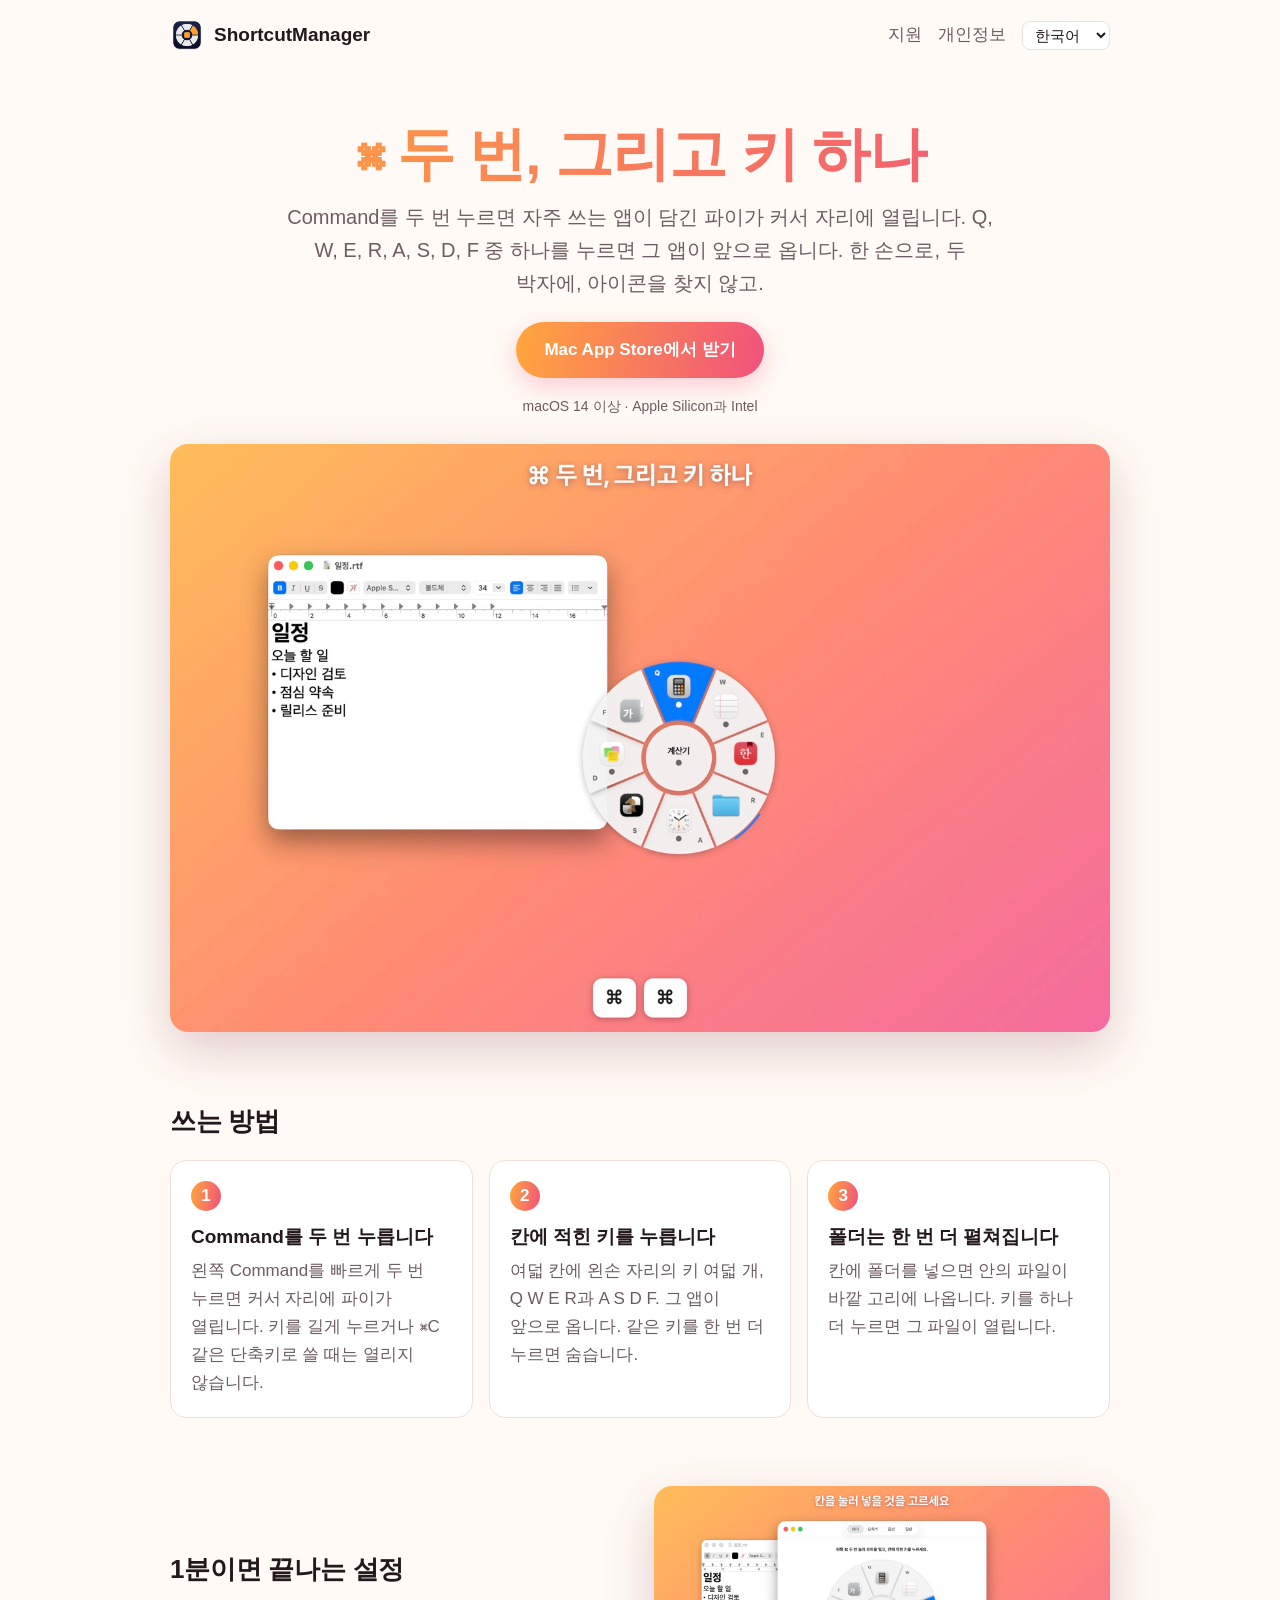
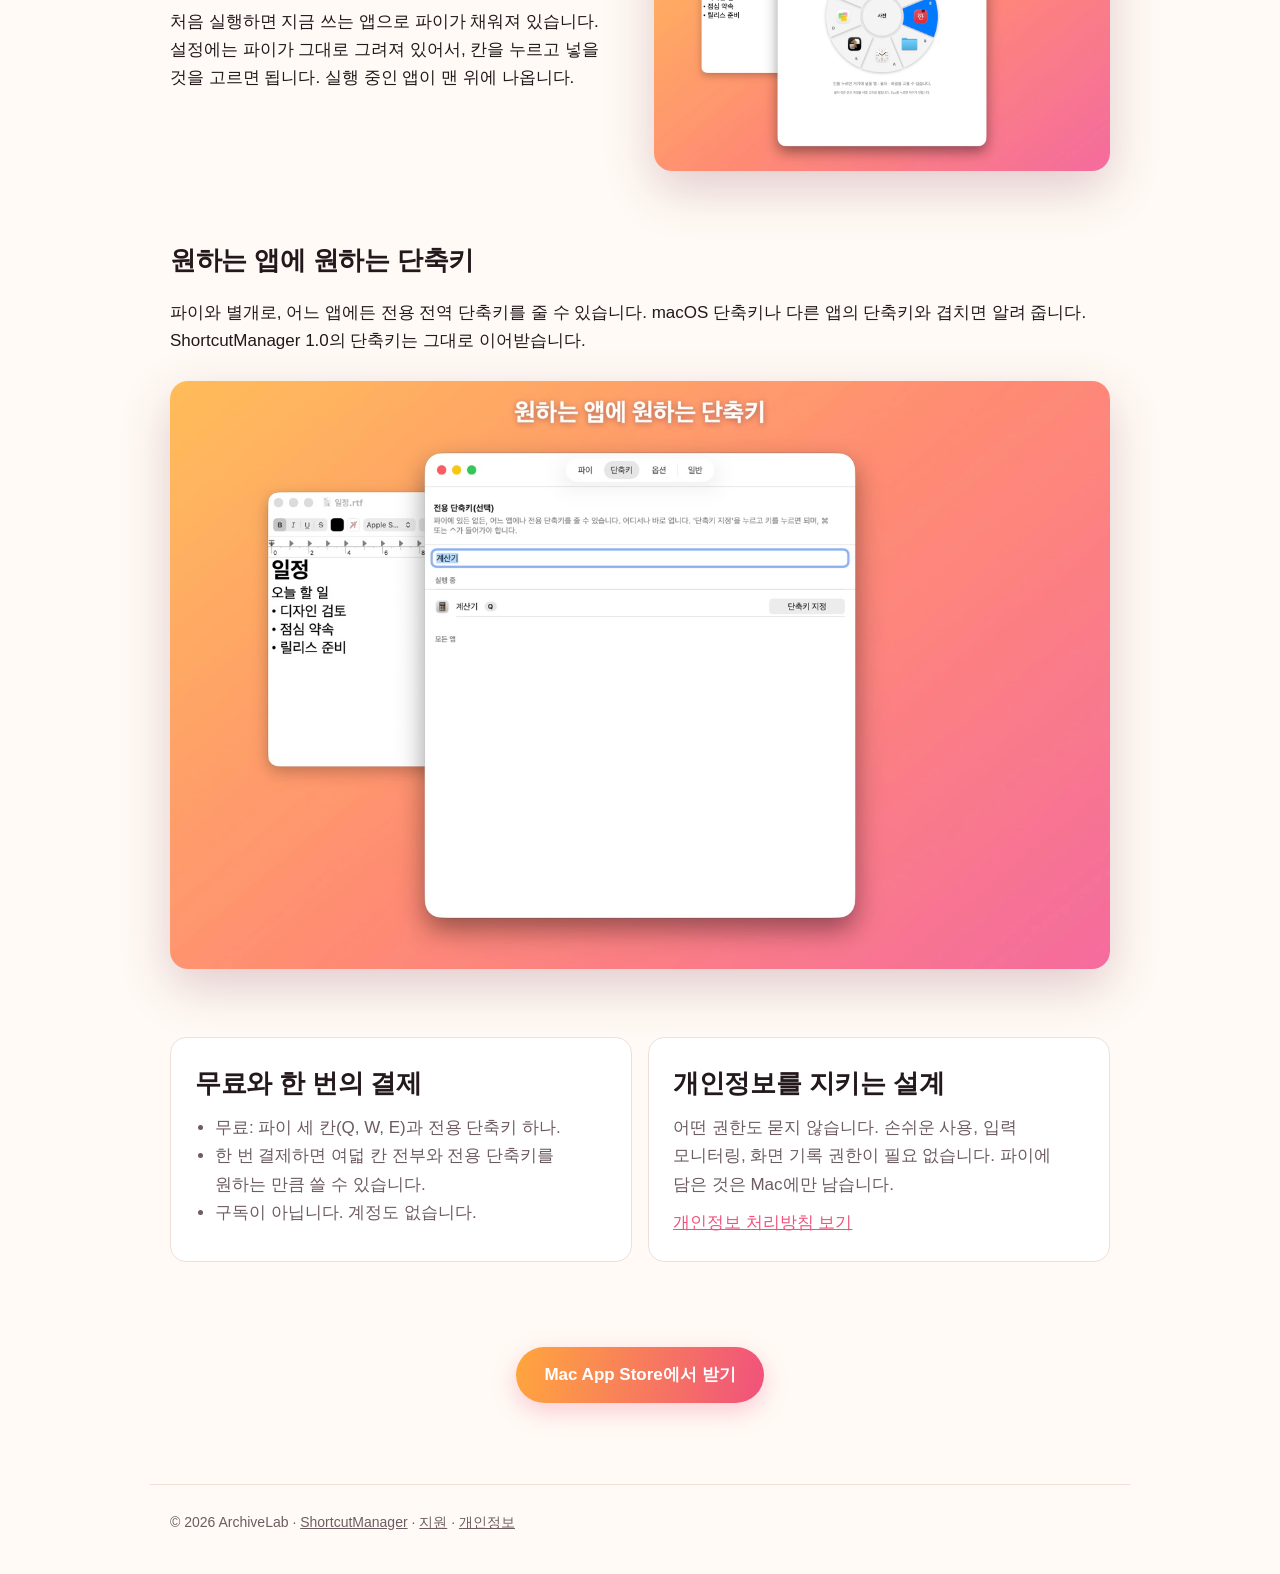
==== ko/index.html @ bc12d39c "[웹] ShortcutManager 소개 · 개인정보 처리방침 · 지원 페이지를 영어와 한국어로 처음 만듦 - build.py 하나에 두 언어의 문구를 두고 페이지 7개와 site" ====
<!doctype html>
<html lang="ko">
<head>
<meta charset="utf-8">
<meta name="viewport" content="width=device-width, initial-scale=1">
<title>ShortcutManager: ⌘ 두 번, 그리고 키 하나</title>
<meta name="description" content="ShortcutManager는 Mac용 파이 메뉴 런처입니다. Command를 두 번 누르고 Q W E R A S D F 중 하나를 누르면 앱 · 폴더 · 파일이 열립니다. 한 손으로, 두 박자에.">
<meta name="color-scheme" content="light dark">
<link rel="canonical" href="https://archivelab-kr.github.io/shortcutmanager/ko/">
<link rel="alternate" hreflang="en" href="https://archivelab-kr.github.io/shortcutmanager/en/">
<link rel="alternate" hreflang="ko" href="https://archivelab-kr.github.io/shortcutmanager/ko/">
<link rel="alternate" hreflang="x-default" href="https://archivelab-kr.github.io/shortcutmanager/">
<meta property="og:type" content="website">
<meta property="og:site_name" content="ShortcutManager">
<meta property="og:title" content="ShortcutManager: ⌘ 두 번, 그리고 키 하나">
<meta property="og:description" content="ShortcutManager는 Mac용 파이 메뉴 런처입니다. Command를 두 번 누르고 Q W E R A S D F 중 하나를 누르면 앱 · 폴더 · 파일이 열립니다. 한 손으로, 두 박자에.">
<meta property="og:url" content="https://archivelab-kr.github.io/shortcutmanager/ko/">
<meta property="og:image" content="https://archivelab-kr.github.io/shortcutmanager/assets/pie-ko.jpg">
<link rel="icon" type="image/png" href="../assets/favicon.png">
<link rel="apple-touch-icon" href="../assets/icon-256.png">
<link rel="stylesheet" href="../assets/style.css">
</head>
<body>
<header class="top">
  <a class="brand" href="./"><img src="../assets/icon-256.png" alt="" width="34" height="34">ShortcutManager</a>
  <nav>
    <a href="support.html">지원</a>
    <a href="privacy.html">개인정보</a>
    <select aria-label="Language" onchange="location.href=this.value"><option value="../en/./">English</option><option value="../ko/./" selected>한국어</option></select>
  </nav>
</header>
<main>
<section class="hero">
  <h1>⌘ 두 번, 그리고 키 하나</h1>
  <p class="lead">Command를 두 번 누르면 자주 쓰는 앱이 담긴 파이가 커서 자리에 열립니다. Q, W, E, R, A, S, D, F 중 하나를 누르면 그 앱이 앞으로 옵니다. 한 손으로, 두 박자에, 아이콘을 찾지 않고.</p>
  <p><a class="button" href="https://apps.apple.com/app/id1469338310">Mac App Store에서 받기</a></p>
  <p class="small">macOS 14 이상 · Apple Silicon과 Intel</p>
  <video class="demo" autoplay muted loop playsinline preload="metadata" poster="../assets/pie-ko.jpg" aria-label="⌘ 두 번, 그리고 키 하나"><source src="../assets/pie-ko.mp4" type="video/mp4"></video>
</section>
<section><h2>쓰는 방법</h2><ol class="steps"><li><h3>Command를 두 번 누릅니다</h3><p>왼쪽 Command를 빠르게 두 번 누르면 커서 자리에 파이가 열립니다. 키를 길게 누르거나 ⌘C 같은 단축키로 쓸 때는 열리지 않습니다.</p></li><li><h3>칸에 적힌 키를 누릅니다</h3><p>여덟 칸에 왼손 자리의 키 여덟 개, Q W E R과 A S D F. 그 앱이 앞으로 옵니다. 같은 키를 한 번 더 누르면 숨습니다.</p></li><li><h3>폴더는 한 번 더 펼쳐집니다</h3><p>칸에 폴더를 넣으면 안의 파일이 바깥 고리에 나옵니다. 키를 하나 더 누르면 그 파일이 열립니다.</p></li></ol></section>
<section class="split"><div><h2>1분이면 끝나는 설정</h2><p>처음 실행하면 지금 쓰는 앱으로 파이가 채워져 있습니다. 설정에는 파이가 그대로 그려져 있어서, 칸을 누르고 넣을 것을 고르면 됩니다. 실행 중인 앱이 맨 위에 나옵니다.</p></div>
  <img src="../assets/settings-ko.jpg" alt="1분이면 끝나는 설정" loading="lazy" width="1440" height="900"></section>
<section><h2>원하는 앱에 원하는 단축키</h2><p>파이와 별개로, 어느 앱에든 전용 전역 단축키를 줄 수 있습니다. macOS 단축키나 다른 앱의 단축키와 겹치면 알려 줍니다. ShortcutManager 1.0의 단축키는 그대로 이어받습니다.</p><video class="demo" autoplay muted loop playsinline preload="metadata" poster="../assets/shortcut-ko.jpg" aria-label="원하는 앱에 원하는 단축키"><source src="../assets/shortcut-ko.mp4" type="video/mp4"></video></section>
<section class="cards"><div><h2>무료와 한 번의 결제</h2><ul><li>무료: 파이 세 칸(Q, W, E)과 전용 단축키 하나.</li><li>한 번 결제하면 여덟 칸 전부와 전용 단축키를 원하는 만큼 쓸 수 있습니다.</li><li>구독이 아닙니다. 계정도 없습니다.</li></ul></div>
  <div><h2>개인정보를 지키는 설계</h2><p>어떤 권한도 묻지 않습니다. 손쉬운 사용, 입력 모니터링, 화면 기록 권한이 필요 없습니다. 파이에 담은 것은 Mac에만 남습니다.</p><p><a href="privacy.html">개인정보 처리방침 보기</a></p></div></section>
<section class="hero"><p><a class="button" href="https://apps.apple.com/app/id1469338310">Mac App Store에서 받기</a></p></section>
</main>
<footer><span>© 2026 ArchiveLab</span> · <a href="./">ShortcutManager</a> · <a href="support.html">지원</a> · <a href="privacy.html">개인정보</a></footer>
</body>
</html>
---- assets/style.css ----
:root { --bg: #fffaf5; --text: #23181c; --muted: #6d5c62; --card: #ffffff; --line: #f0dfd8; --accent: #f0527c; --accent2: #ffa63d; }
@media (prefers-color-scheme: dark) { :root { --bg: #1b1517; --text: #f6ecee; --muted: #b9a7ad; --card: #261d20; --line: #3a2c30; } }
* { box-sizing: border-box; }
body { margin: 0; background: var(--bg); color: var(--text); font: 17px/1.65 -apple-system, BlinkMacSystemFont, "Apple SD Gothic Neo", "Segoe UI", sans-serif; word-break: keep-all; }
a { color: var(--accent); }
.top, main, footer { max-width: 980px; margin: 0 auto; padding: 0 20px; }
.top { display: flex; align-items: center; justify-content: space-between; padding-top: 18px; padding-bottom: 18px; gap: 12px; flex-wrap: wrap; }
.brand { display: flex; align-items: center; gap: 10px; font-weight: 700; font-size: 19px; color: var(--text); text-decoration: none; }
.brand img { border-radius: 8px; }
nav { display: flex; align-items: center; gap: 16px; }
nav a { color: var(--muted); text-decoration: none; }
nav select { font: inherit; font-size: 15px; padding: 4px 8px; border-radius: 8px; border: 1px solid var(--line); background: var(--card); color: var(--text); }
section, article { padding: 34px 0; }
.hero { text-align: center; }
h1 { font-size: clamp(34px, 6vw, 58px); line-height: 1.12; margin: 18px 0 14px; letter-spacing: -0.02em;
     background: linear-gradient(100deg, var(--accent2), var(--accent)); -webkit-background-clip: text; background-clip: text; color: transparent; }
article h1 { font-size: clamp(30px, 5vw, 44px); }
h2 { font-size: 26px; margin: 0 0 10px; letter-spacing: -0.01em; }
article h2 { font-size: 21px; margin-top: 30px; }
h3 { font-size: 19px; margin: 0 0 4px; }
.lead { font-size: 20px; color: var(--muted); max-width: 720px; margin: 0 auto 22px; }
article .lead { margin-left: 0; }
.small { font-size: 14px; color: var(--muted); }
.button { display: inline-block; padding: 14px 28px; border-radius: 999px; color: #fff; font-weight: 700; text-decoration: none;
          background: linear-gradient(100deg, var(--accent2), var(--accent)); box-shadow: 0 8px 24px rgba(240, 82, 124, .28); }
.demo, .split img { width: 100%; height: auto; border-radius: 18px; margin-top: 26px; box-shadow: 0 18px 50px rgba(120, 40, 60, .22); display: block; }
.steps { list-style: none; padding: 0; margin: 18px 0 0; display: grid; grid-template-columns: repeat(auto-fit, minmax(240px, 1fr)); gap: 16px; counter-reset: step; }
.steps li { background: var(--card); border: 1px solid var(--line); border-radius: 16px; padding: 20px; counter-increment: step; }
.steps li::before { content: counter(step); display: inline-grid; place-items: center; width: 30px; height: 30px; border-radius: 50%; color: #fff; font-weight: 700; margin-bottom: 10px;
                    background: linear-gradient(100deg, var(--accent2), var(--accent)); }
.steps p, .cards p, .cards li { color: var(--muted); margin: 0; }
.split { display: grid; grid-template-columns: repeat(auto-fit, minmax(300px, 1fr)); gap: 28px; align-items: center; }
.split img { margin-top: 0; }
.cards { display: grid; grid-template-columns: repeat(auto-fit, minmax(280px, 1fr)); gap: 16px; }
.cards > div { background: var(--card); border: 1px solid var(--line); border-radius: 16px; padding: 24px; }
.cards ul { margin: 0; padding-left: 20px; }
.cards p + p { margin-top: 10px; }
article { max-width: 720px; }
details { border-bottom: 1px solid var(--line); padding: 14px 0; }
summary { cursor: pointer; font-weight: 600; }
details p { color: var(--muted); margin: 8px 0 0; }
footer { padding-top: 26px; padding-bottom: 40px; color: var(--muted); font-size: 14px; border-top: 1px solid var(--line); margin-top: 30px; }
footer a { color: var(--muted); }
@media (prefers-reduced-motion: reduce) { video { display: none; } }
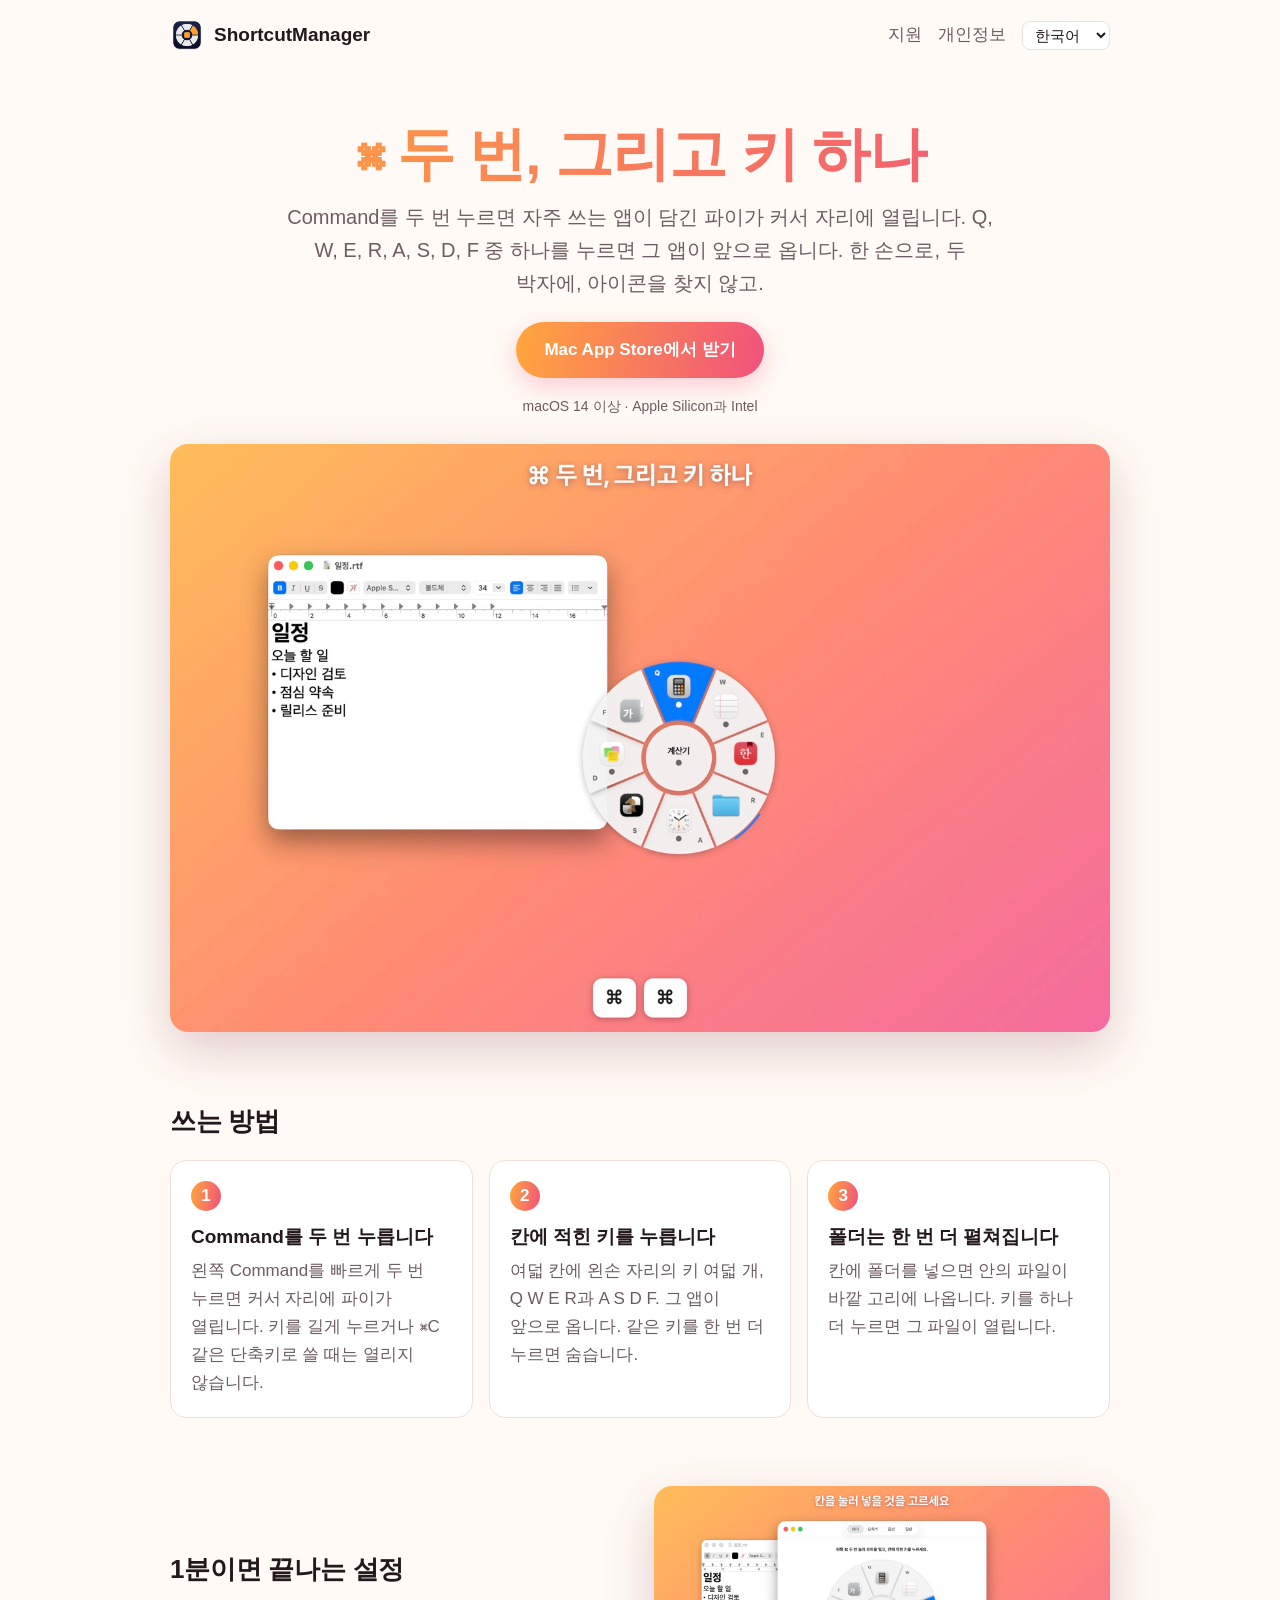
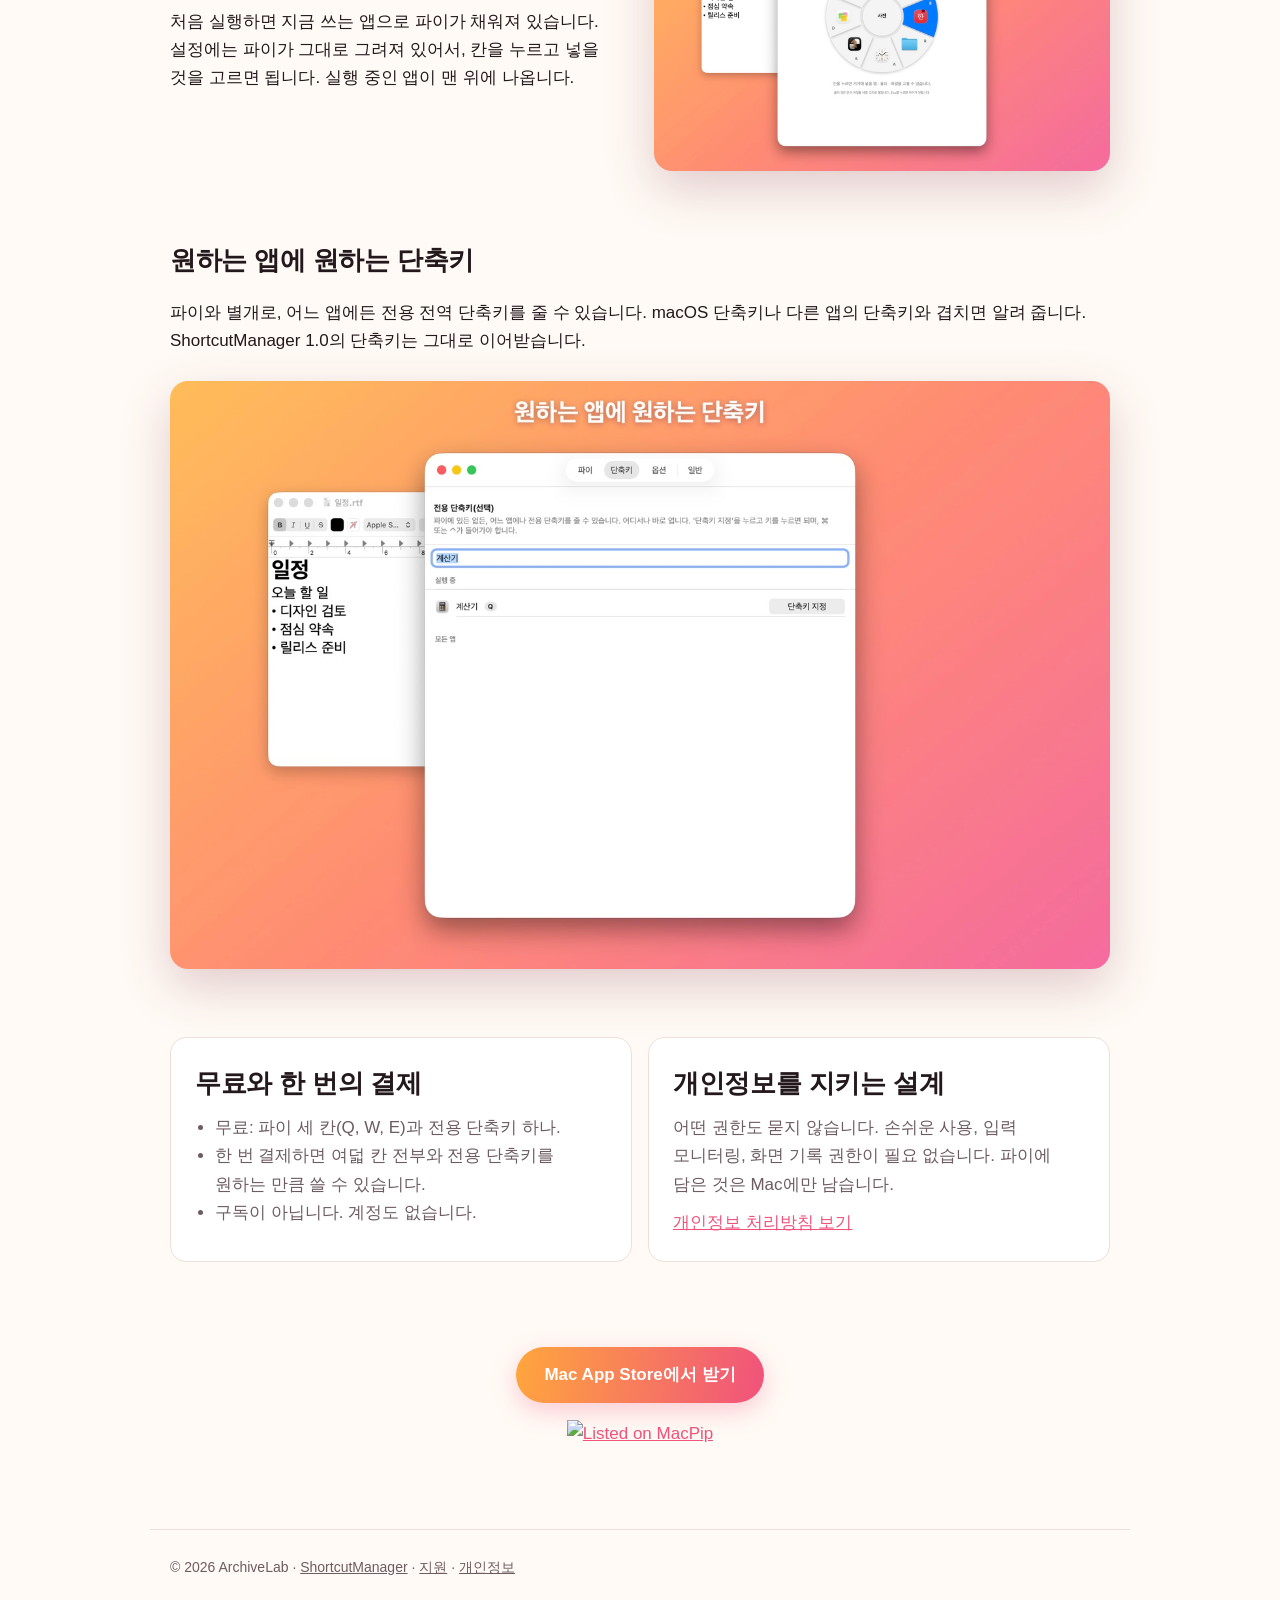
==== commit d5763427: "[웹] 홈페이지 맨 아래에 MacPip 배지를 닮 - MacPip 무료 출시일은 앱 웹사이트에 MacPip 페이지로 가는 배지 링크가 있어야 받을 수 있음 - MacPip이 arc" ====
--- a/ko/index.html
+++ b/ko/index.html
@@ -43,7 +43,8 @@
 <section><h2>원하는 앱에 원하는 단축키</h2><p>파이와 별개로, 어느 앱에든 전용 전역 단축키를 줄 수 있습니다. macOS 단축키나 다른 앱의 단축키와 겹치면 알려 줍니다. ShortcutManager 1.0의 단축키는 그대로 이어받습니다.</p><video class="demo" autoplay muted loop playsinline preload="metadata" poster="../assets/shortcut-ko.jpg" aria-label="원하는 앱에 원하는 단축키"><source src="../assets/shortcut-ko.mp4" type="video/mp4"></video></section>
 <section class="cards"><div><h2>무료와 한 번의 결제</h2><ul><li>무료: 파이 세 칸(Q, W, E)과 전용 단축키 하나.</li><li>한 번 결제하면 여덟 칸 전부와 전용 단축키를 원하는 만큼 쓸 수 있습니다.</li><li>구독이 아닙니다. 계정도 없습니다.</li></ul></div>
   <div><h2>개인정보를 지키는 설계</h2><p>어떤 권한도 묻지 않습니다. 손쉬운 사용, 입력 모니터링, 화면 기록 권한이 필요 없습니다. 파이에 담은 것은 Mac에만 남습니다.</p><p><a href="privacy.html">개인정보 처리방침 보기</a></p></div></section>
-<section class="hero"><p><a class="button" href="https://apps.apple.com/app/id1469338310">Mac App Store에서 받기</a></p></section>
+<section class="hero"><p><a class="button" href="https://apps.apple.com/app/id1469338310">Mac App Store에서 받기</a></p>
+  <p><a href="https://macpip.com/apps/shortcutmanager?ref=badge"><img src="https://macpip.com/badge/shortcutmanager.svg" height="58" alt="Listed on MacPip"></a></p></section>
 </main>
 <footer><span>© 2026 ArchiveLab</span> · <a href="./">ShortcutManager</a> · <a href="support.html">지원</a> · <a href="privacy.html">개인정보</a></footer>
 </body>
